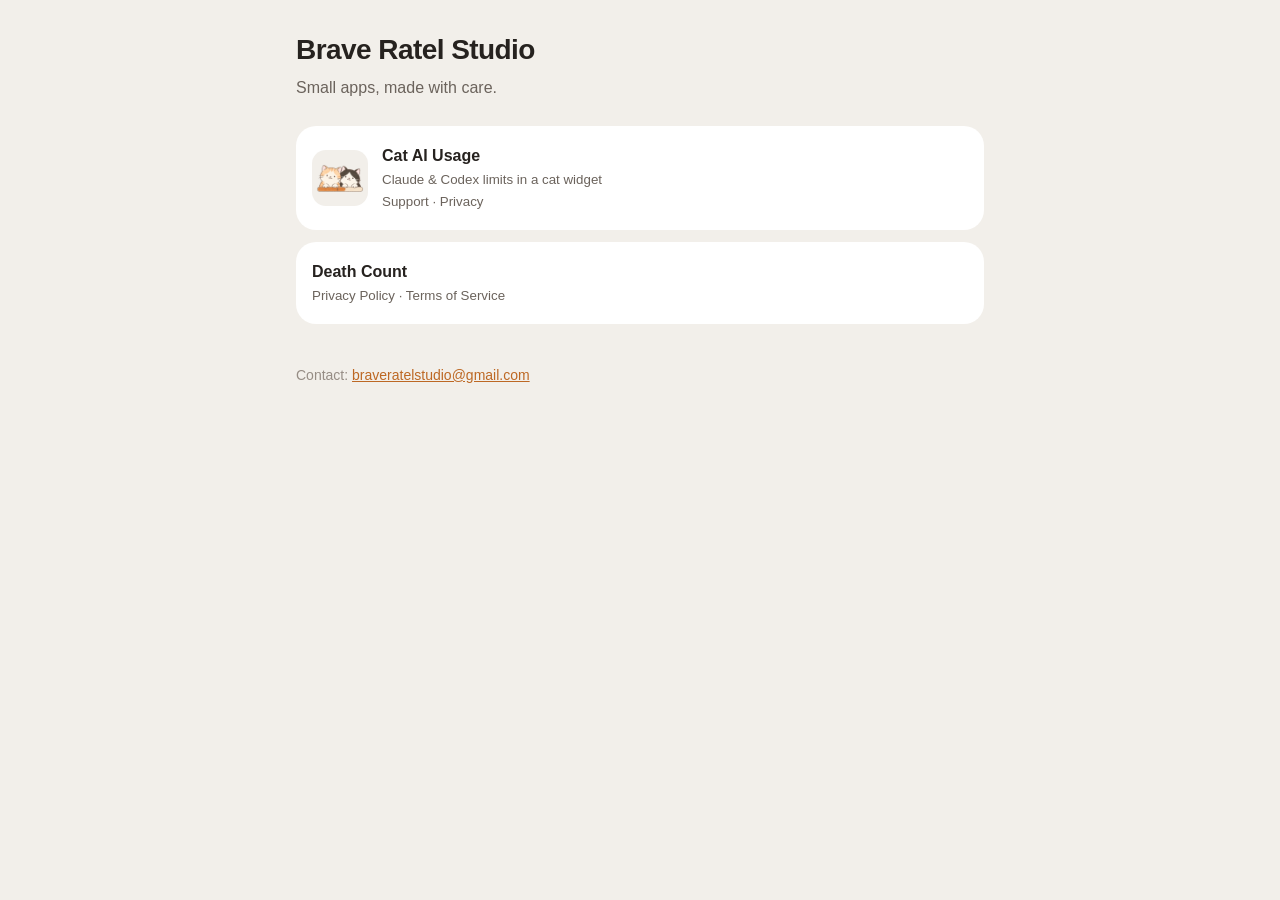
==== index.html @ 17db589b "Brave Ratel Studio pages: Cat AI Usage (privacy, support in ko/en/es/ja), Death Count legal" ====
<!doctype html>
<html lang="en">
<head>
<meta charset="utf-8">
<meta name="viewport" content="width=device-width,initial-scale=1">
<title>Brave Ratel Studio</title>
<link rel="stylesheet" href="assets/site.css">
</head>
<body>
<main>
<h1>Brave Ratel Studio</h1>
<p class="sub">Small apps, made with care.</p>
<div class="apps" style="margin-top:24px">
  <a class="app" href="cat-ai-usage/"><img src="assets/cat-ai-usage-icon.png" alt=""><span><strong>Cat AI Usage</strong><small>Claude &amp; Codex limits in a cat widget</small><small>Support · Privacy</small></span></a>
  <a class="app" href="death-count/"><span><strong>Death Count</strong><small>Privacy Policy · Terms of Service</small></span></a>
</div>
<footer>Contact: <a href="mailto:braveratelstudio@gmail.com">braveratelstudio@gmail.com</a></footer>
</main>
</body>
</html>
---- assets/site.css ----
:root{--paper:#F2EFEA;--card:#FFFFFF;--ink:#26221F;--ink2:#6B635C;--ink3:#968D85;--line:#E6E1DA;--accent:#BD6824;--accent-soft:#FCEAD2}
@media (prefers-color-scheme:dark){:root{--paper:#1C1A18;--card:#26231F;--ink:#F2EFEA;--ink2:#BDB4AB;--ink3:#8E857C;--line:#3A3530;--accent:#E0873A;--accent-soft:#3A2A1A}}
*{box-sizing:border-box}
html{-webkit-text-size-adjust:100%}
body{margin:0;background:var(--paper);color:var(--ink);font:16px/1.7 -apple-system,BlinkMacSystemFont,"Apple SD Gothic Neo","Pretendard","Hiragino Sans","Noto Sans KR","Noto Sans JP","Segoe UI",sans-serif}
main{max-width:720px;margin:0 auto;padding:32px 16px 64px}
a{color:var(--accent)}
.top{display:flex;align-items:center;justify-content:space-between;gap:12px;flex-wrap:wrap;margin-bottom:24px}
.brand{display:flex;align-items:center;gap:10px;color:var(--ink);text-decoration:none;font-weight:700}
.brand img{width:36px;height:36px;border-radius:9px}
.langs{display:flex;gap:4px;background:var(--card);border-radius:999px;padding:4px}
.langs button{border:0;background:transparent;color:var(--ink2);font:inherit;font-size:14px;padding:4px 12px;border-radius:999px;cursor:pointer}
.langs button[aria-pressed=true]{background:var(--ink);color:var(--paper)}
.hero{display:flex;align-items:flex-end;gap:16px;margin:8px 0 20px}
.hero img{width:72px;height:auto}
h1{font-size:28px;line-height:1.3;margin:0 0 6px;letter-spacing:-.02em}
h2{font-size:18px;margin:28px 0 8px}
.sub{color:var(--ink2);margin:0}
.card{background:var(--card);border-radius:20px;padding:20px 22px;margin:16px 0}
.card h2:first-child{margin-top:0}
.meta{color:var(--ink3);font-size:14px}
ul{padding-left:20px}
li{margin:4px 0}
.btn{display:inline-block;background:var(--ink);color:var(--paper);text-decoration:none;font-weight:600;border-radius:14px;padding:12px 18px;margin:4px 8px 4px 0}
.apps{display:grid;gap:12px}
.app{display:flex;gap:14px;align-items:center;background:var(--card);border-radius:20px;padding:16px;text-decoration:none;color:var(--ink)}
.app img{width:56px;height:56px;border-radius:14px}
.app small{display:block;color:var(--ink2)}
footer{margin-top:40px;color:var(--ink3);font-size:14px}
[data-lang]{display:none}
[data-lang].on{display:block}
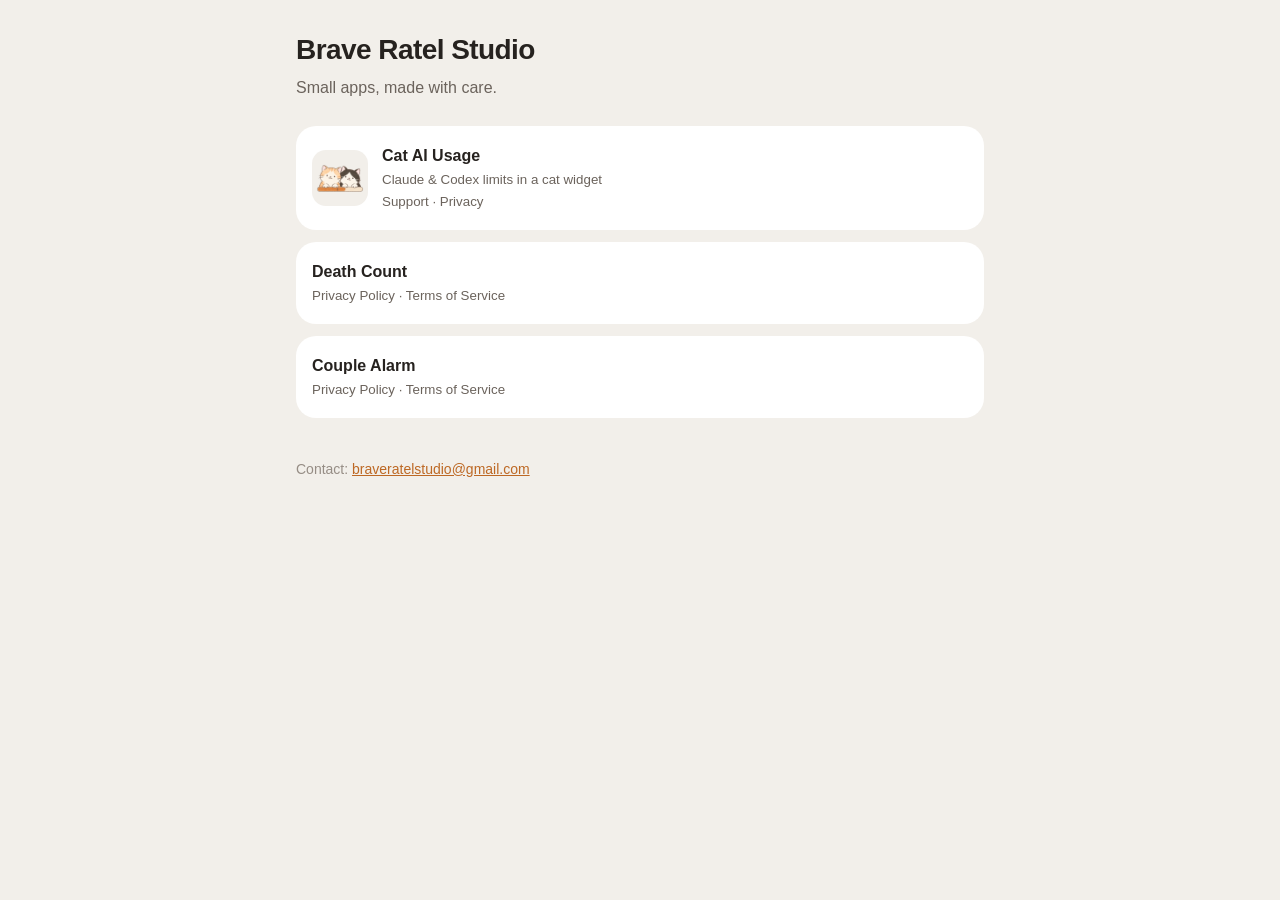
==== commit 62f429ee: "Add Couple Alarm privacy policy and terms (moved from Firebase)" ====
--- a/index.html
+++ b/index.html
@@ -13,6 +13,7 @@
 <div class="apps" style="margin-top:24px">
   <a class="app" href="cat-ai-usage/"><img src="assets/cat-ai-usage-icon.png" alt=""><span><strong>Cat AI Usage</strong><small>Claude &amp; Codex limits in a cat widget</small><small>Support · Privacy</small></span></a>
   <a class="app" href="death-count/"><span><strong>Death Count</strong><small>Privacy Policy · Terms of Service</small></span></a>
+  <a class="app" href="couple-alarm/"><span><strong>Couple Alarm</strong><small>Privacy Policy · Terms of Service</small></span></a>
 </div>
 <footer>Contact: <a href="mailto:braveratelstudio@gmail.com">braveratelstudio@gmail.com</a></footer>
 </main>
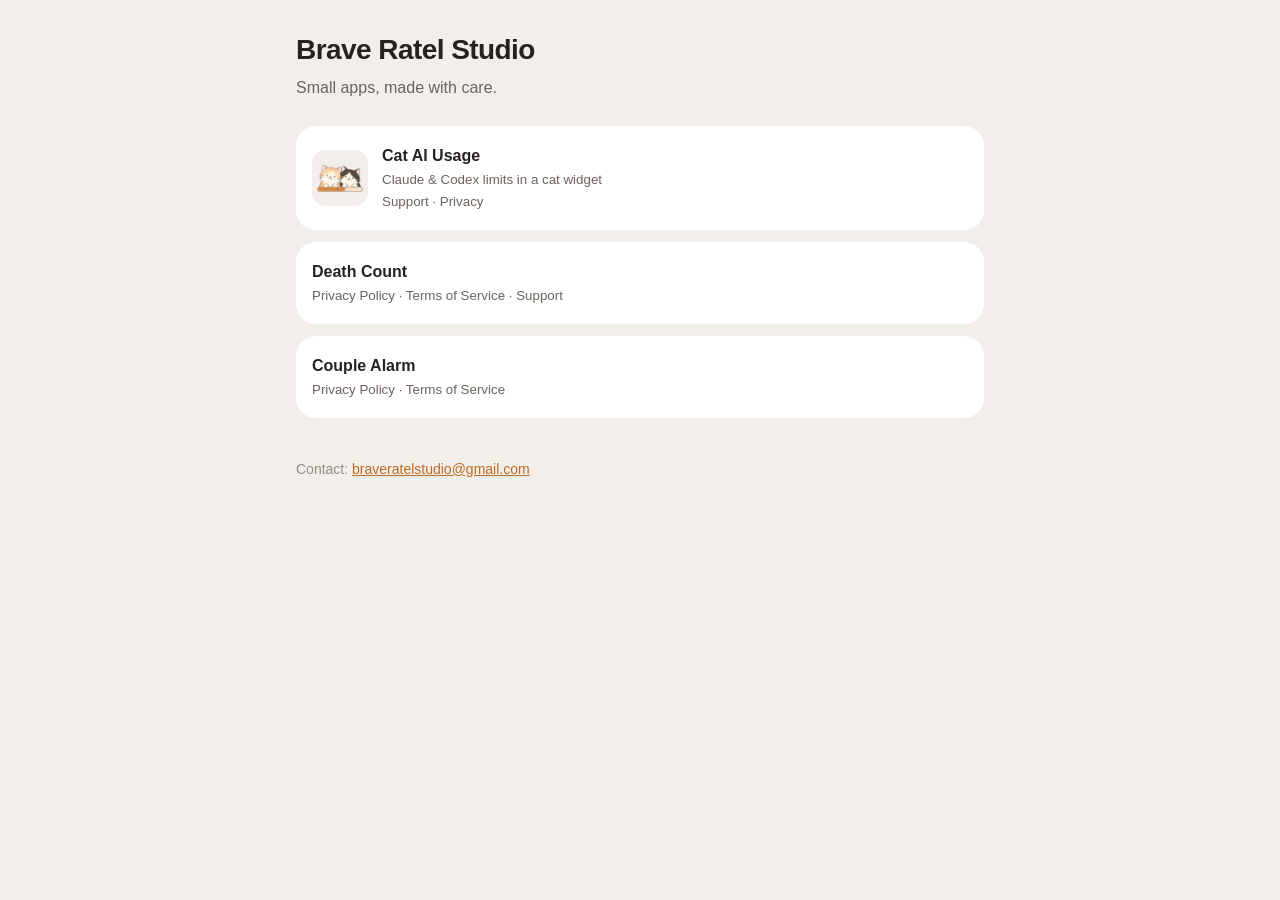
==== commit 1c12a038: "Death Count: add support page (moved from Firebase)" ====
--- a/index.html
+++ b/index.html
@@ -12,7 +12,7 @@
 <p class="sub">Small apps, made with care.</p>
 <div class="apps" style="margin-top:24px">
   <a class="app" href="cat-ai-usage/"><img src="assets/cat-ai-usage-icon.png" alt=""><span><strong>Cat AI Usage</strong><small>Claude &amp; Codex limits in a cat widget</small><small>Support · Privacy</small></span></a>
-  <a class="app" href="death-count/"><span><strong>Death Count</strong><small>Privacy Policy · Terms of Service</small></span></a>
+  <a class="app" href="death-count/"><span><strong>Death Count</strong><small>Privacy Policy · Terms of Service · Support</small></span></a>
   <a class="app" href="couple-alarm/"><span><strong>Couple Alarm</strong><small>Privacy Policy · Terms of Service</small></span></a>
 </div>
 <footer>Contact: <a href="mailto:braveratelstudio@gmail.com">braveratelstudio@gmail.com</a></footer>
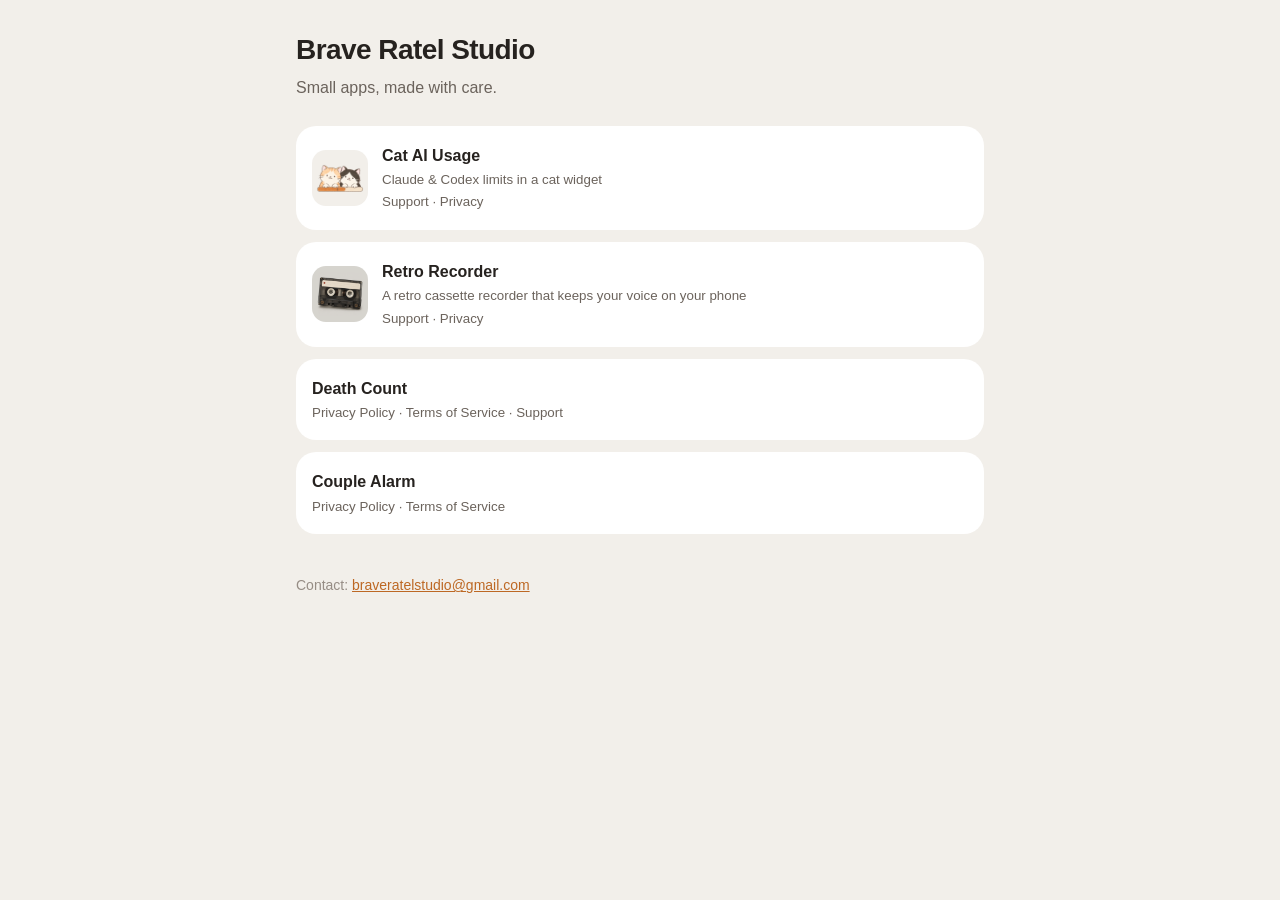
==== commit 2a6dae30: "Retro Recorder: privacy policy and support pages (ko/en/es/ja)" ====
--- a/index.html
+++ b/index.html
@@ -12,6 +12,7 @@
 <p class="sub">Small apps, made with care.</p>
 <div class="apps" style="margin-top:24px">
   <a class="app" href="cat-ai-usage/"><img src="assets/cat-ai-usage-icon.png" alt=""><span><strong>Cat AI Usage</strong><small>Claude &amp; Codex limits in a cat widget</small><small>Support · Privacy</small></span></a>
+  <a class="app" href="retro-audio-recorder/"><img src="assets/retro-audio-recorder-icon.png" alt=""><span><strong>Retro Recorder</strong><small>A retro cassette recorder that keeps your voice on your phone</small><small>Support · Privacy</small></span></a>
   <a class="app" href="death-count/"><span><strong>Death Count</strong><small>Privacy Policy · Terms of Service · Support</small></span></a>
   <a class="app" href="couple-alarm/"><span><strong>Couple Alarm</strong><small>Privacy Policy · Terms of Service</small></span></a>
 </div>
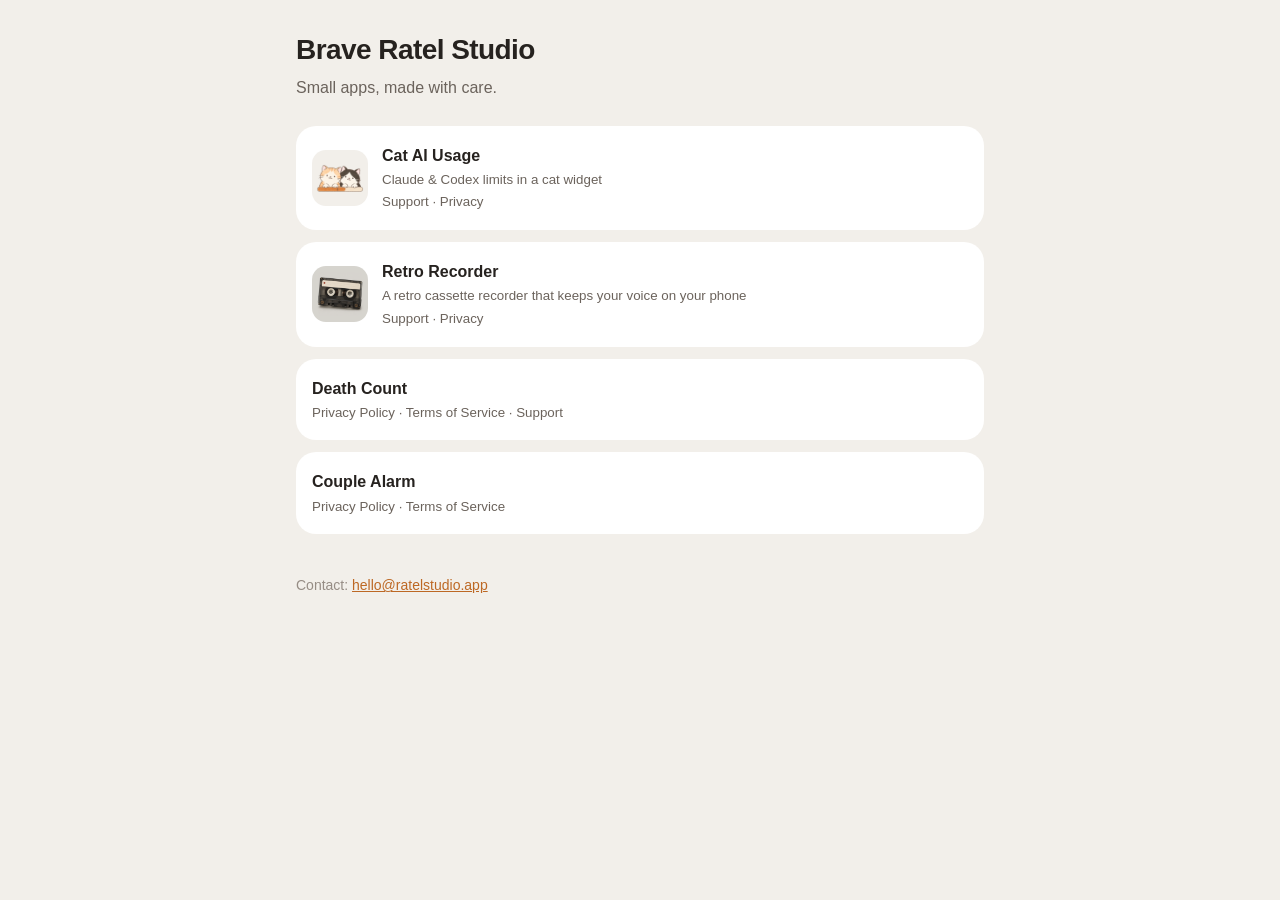
==== commit 1dbf8515: "Contact email: braveratelstudio@gmail.com -> hello@ratelstudio.app on all pages Co-Authored-By: Clau" ====
--- a/index.html
+++ b/index.html
@@ -16,7 +16,7 @@
   <a class="app" href="death-count/"><span><strong>Death Count</strong><small>Privacy Policy · Terms of Service · Support</small></span></a>
   <a class="app" href="couple-alarm/"><span><strong>Couple Alarm</strong><small>Privacy Policy · Terms of Service</small></span></a>
 </div>
-<footer>Contact: <a href="mailto:braveratelstudio@gmail.com">braveratelstudio@gmail.com</a></footer>
+<footer>Contact: <a href="mailto:hello@ratelstudio.app">hello@ratelstudio.app</a></footer>
 </main>
 </body>
 </html>
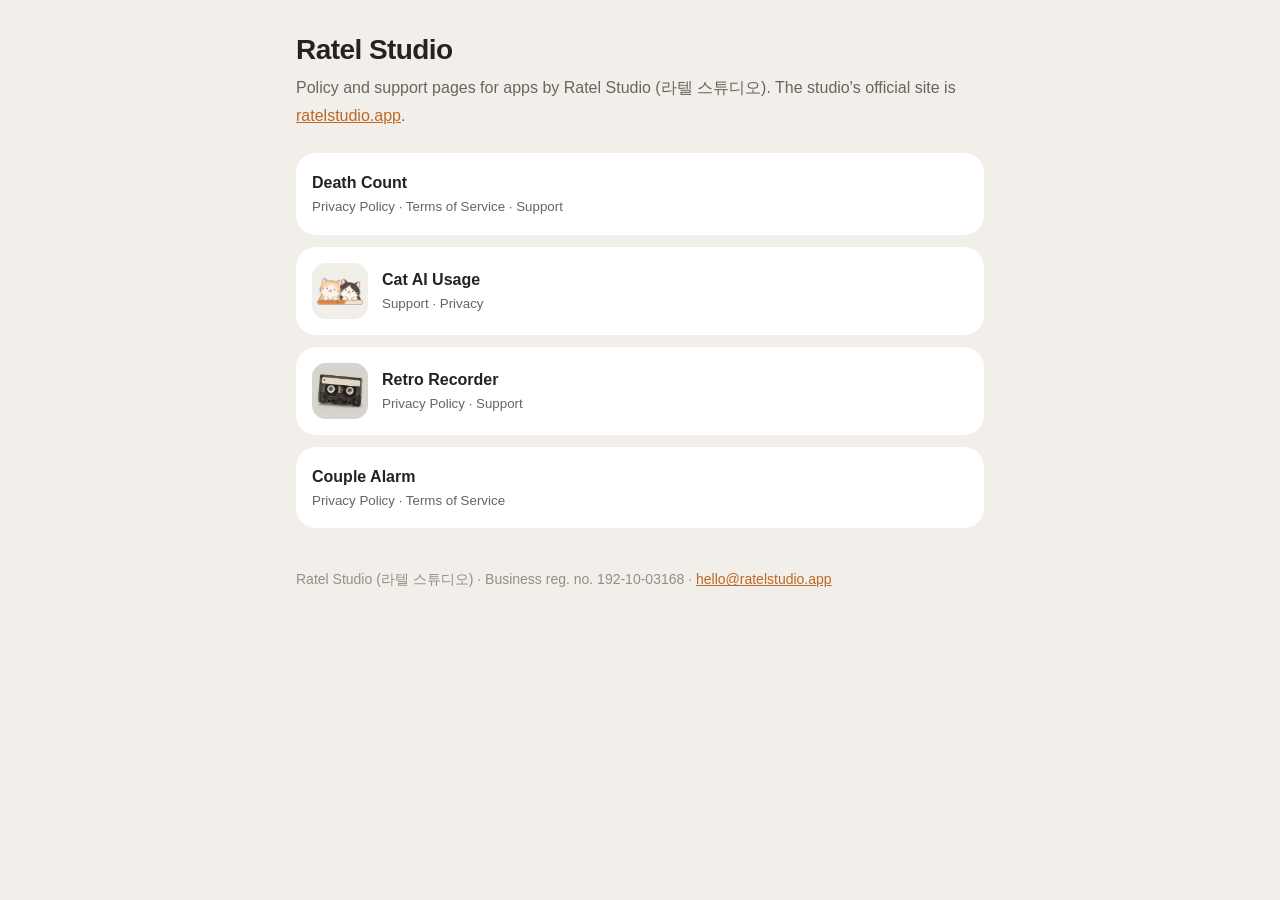
==== commit df007d19: "Rebrand index to Ratel Studio pointing to ratelstudio.app; finalize Couple Alarm policy pages (remov" ====
--- a/index.html
+++ b/index.html
@@ -3,20 +3,22 @@
 <head>
 <meta charset="utf-8">
 <meta name="viewport" content="width=device-width,initial-scale=1">
-<title>Brave Ratel Studio</title>
+<title>Ratel Studio · app policies and support</title>
+<meta name="description" content="Policy and support pages for apps by Ratel Studio (라텔 스튜디오). The studio's official site is ratelstudio.app.">
+<link rel="canonical" href="https://ratelstudio.app/">
 <link rel="stylesheet" href="assets/site.css">
 </head>
 <body>
 <main>
-<h1>Brave Ratel Studio</h1>
-<p class="sub">Small apps, made with care.</p>
+<h1>Ratel Studio</h1>
+<p class="sub">Policy and support pages for apps by Ratel Studio (라텔 스튜디오). The studio's official site is <a href="https://ratelstudio.app/">ratelstudio.app</a>.</p>
 <div class="apps" style="margin-top:24px">
-  <a class="app" href="cat-ai-usage/"><img src="assets/cat-ai-usage-icon.png" alt=""><span><strong>Cat AI Usage</strong><small>Claude &amp; Codex limits in a cat widget</small><small>Support · Privacy</small></span></a>
-  <a class="app" href="retro-audio-recorder/"><img src="assets/retro-audio-recorder-icon.png" alt=""><span><strong>Retro Recorder</strong><small>A retro cassette recorder that keeps your voice on your phone</small><small>Support · Privacy</small></span></a>
   <a class="app" href="death-count/"><span><strong>Death Count</strong><small>Privacy Policy · Terms of Service · Support</small></span></a>
+  <a class="app" href="cat-ai-usage/"><img src="assets/cat-ai-usage-icon.png" alt=""><span><strong>Cat AI Usage</strong><small>Support · Privacy</small></span></a>
+  <a class="app" href="retro-audio-recorder/"><img src="assets/retro-audio-recorder-icon.png" alt=""><span><strong>Retro Recorder</strong><small>Privacy Policy · Support</small></span></a>
   <a class="app" href="couple-alarm/"><span><strong>Couple Alarm</strong><small>Privacy Policy · Terms of Service</small></span></a>
 </div>
-<footer>Contact: <a href="mailto:hello@ratelstudio.app">hello@ratelstudio.app</a></footer>
+<footer>Ratel Studio (라텔 스튜디오) · Business reg. no. 192-10-03168 · <a href="mailto:hello@ratelstudio.app">hello@ratelstudio.app</a></footer>
 </main>
 </body>
 </html>
